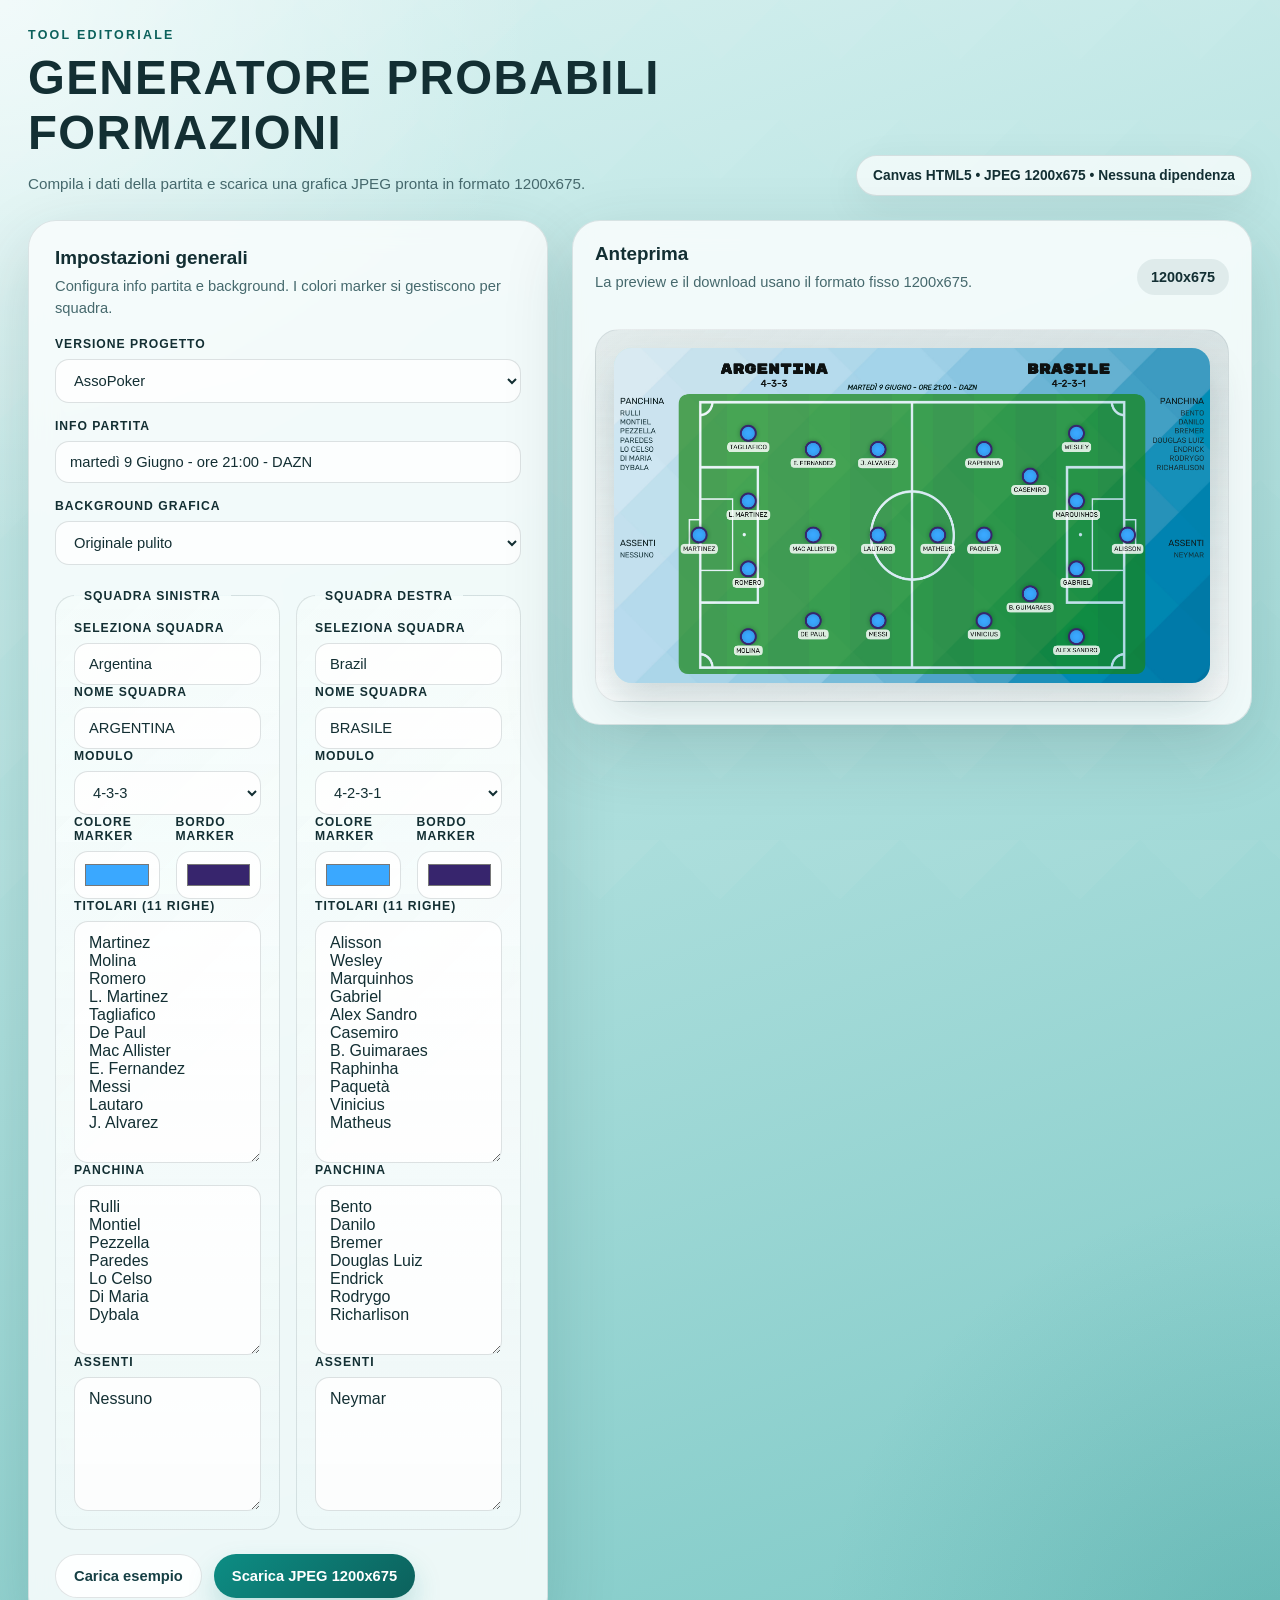
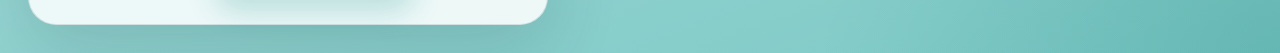
==== index.html @ fc9b99d2 "Initial commit" ====
<!DOCTYPE html>
<html lang="it">
  <head>
    <meta charset="UTF-8" />
    <meta name="viewport" content="width=device-width, initial-scale=1.0" />
    <title>Probabili Formazioni Generator</title>
    <link rel="stylesheet" href="style.css?v=20260608-1810" />
  </head>
  <body>
    <div class="page-shell">
      <header class="hero">
        <div>
          <p class="eyebrow" id="hero-eyebrow">Tool editoriale</p>
          <h1 id="hero-title">Generatore probabili formazioni</h1>
          <p class="hero-copy" id="hero-copy">
            Compila i dati della partita e scarica una grafica JPEG
            pronta in formato 1200x675.
          </p>
        </div>
        <div class="hero-badge" id="hero-badge">Canvas HTML5 • JPEG 1200x675 • Nessuna dipendenza</div>
      </header>

      <main class="layout">
        <section class="panel controls-panel">
          <form id="graphic-form">
            <div class="section-heading">
              <h2>Impostazioni generali</h2>
              <p id="settings-copy">Configura info partita e background. I colori marker si gestiscono per squadra.</p>
            </div>

            <div class="fields-grid">
              <label class="field field-wide">
                <span>Versione progetto</span>
                <select id="project-theme" name="projectTheme">
                  <option value="assopoker">AssoPoker</option>
                  <option value="betfair">Betfair</option>
                </select>
              </label>

              <label class="field field-wide">
                <span>Info partita</span>
                <input
                  id="match-info"
                  name="matchInfo"
                  type="text"
                  placeholder="martedì 9 Giugno - ore 21:00 - DAZN"
                />
              </label>

              <label class="field field-wide">
                <span>Background grafica</span>
                <select id="background-theme" name="backgroundTheme"></select>
              </label>
            </div>

            <div class="team-grid">
              <fieldset class="team-card">
                <legend>Squadra sinistra</legend>
                <label class="field">
                  <span>Seleziona squadra</span>
                  <input
                    id="left-team-palette"
                    name="leftTeamPalette"
                    type="text"
                    list="team-palette-options"
                    placeholder="Cerca una squadra dal database"
                    autocomplete="off"
                  />
                </label>

                <label class="field">
                  <span>Nome squadra</span>
                  <input id="left-team-name" name="leftTeamName" type="text" placeholder="ARGENTINA" />
                </label>

                <label class="field">
                  <span>Modulo</span>
                  <select id="left-formation" name="leftFormation"></select>
                </label>

                <div class="fields-grid team-colors-grid">
                  <label class="field color-field">
                    <span>Colore marker</span>
                    <input id="left-marker-color" name="leftMarkerColor" type="color" value="#3aa8ff" />
                  </label>

                  <label class="field color-field">
                    <span>Bordo marker</span>
                    <input id="left-marker-border-color" name="leftMarkerBorderColor" type="color" value="#37256d" />
                  </label>
                </div>

                <label class="field">
                  <span>Titolari (11 righe)</span>
                  <textarea
                    id="left-starters"
                    name="leftStarters"
                    rows="12"
                    placeholder="Un giocatore per riga"
                  ></textarea>
                </label>

                <label class="field">
                  <span>Panchina</span>
                  <textarea
                    id="left-bench"
                    name="leftBench"
                    rows="8"
                    placeholder="Un giocatore per riga"
                  ></textarea>
                </label>

                <label class="field">
                  <span>Assenti</span>
                  <textarea
                    id="left-missing"
                    name="leftMissing"
                    rows="6"
                    placeholder="Un giocatore per riga"
                  ></textarea>
                </label>
              </fieldset>

              <fieldset class="team-card">
                <legend>Squadra destra</legend>
                <label class="field">
                  <span>Seleziona squadra</span>
                  <input
                    id="right-team-palette"
                    name="rightTeamPalette"
                    type="text"
                    list="team-palette-options"
                    placeholder="Cerca una squadra dal database"
                    autocomplete="off"
                  />
                </label>

                <label class="field">
                  <span>Nome squadra</span>
                  <input id="right-team-name" name="rightTeamName" type="text" placeholder="BRASILE" />
                </label>

                <label class="field">
                  <span>Modulo</span>
                  <select id="right-formation" name="rightFormation"></select>
                </label>

                <div class="fields-grid team-colors-grid">
                  <label class="field color-field">
                    <span>Colore marker</span>
                    <input id="right-marker-color" name="rightMarkerColor" type="color" value="#3aa8ff" />
                  </label>

                  <label class="field color-field">
                    <span>Bordo marker</span>
                    <input id="right-marker-border-color" name="rightMarkerBorderColor" type="color" value="#37256d" />
                  </label>
                </div>

                <label class="field">
                  <span>Titolari (11 righe)</span>
                  <textarea
                    id="right-starters"
                    name="rightStarters"
                    rows="12"
                    placeholder="Un giocatore per riga"
                  ></textarea>
                </label>

                <label class="field">
                  <span>Panchina</span>
                  <textarea
                    id="right-bench"
                    name="rightBench"
                    rows="8"
                    placeholder="Un giocatore per riga"
                  ></textarea>
                </label>

                <label class="field">
                  <span>Assenti</span>
                  <textarea
                    id="right-missing"
                    name="rightMissing"
                    rows="6"
                    placeholder="Un giocatore per riga"
                  ></textarea>
                </label>
              </fieldset>
            </div>

            <div class="actions">
              <button type="button" id="load-example-btn" class="button ghost">Carica esempio</button>
              <button type="button" id="download-btn" class="button primary" disabled>Scarica JPEG 1200x675</button>
            </div>
          </form>
        </section>

        <section class="panel preview-panel">
          <div class="preview-header">
            <div>
              <h2>Anteprima</h2>
              <p id="preview-copy">La preview e il download usano il formato fisso 1200x675.</p>
            </div>
            <div class="preview-meta">
              <span id="preview-size-label">1200x675</span>
            </div>
          </div>

          <div class="canvas-frame">
            <canvas id="graphic-canvas" width="1200" height="675"></canvas>
          </div>
        </section>
      </main>
    </div>

    <datalist id="team-palette-options"></datalist>
    <script src="team-palette-data.js?v=20260608-1810"></script>
    <script src="script.js?v=20260608-1810"></script>
  </body>
</html>
---- style.css ----
:root {
  --bg-top: #d9f2f1;
  --bg-bottom: #7dc9c6;
  --panel-bg: rgba(248, 252, 252, 0.9);
  --panel-border: rgba(17, 55, 56, 0.12);
  --text-main: #132f33;
  --text-soft: #46696d;
  --accent: #0d8d84;
  --accent-dark: #0c615c;
  --button-dark: #153f44;
  --shadow: 0 24px 70px rgba(15, 55, 57, 0.16);
  --radius-xl: 28px;
  --radius-lg: 20px;
  --radius-md: 14px;
}

body[data-project-theme="betfair"] {
  --bg-top: #0d1f1b;
  --bg-bottom: #14332b;
  --panel-bg: rgba(245, 248, 246, 0.96);
  --panel-border: rgba(18, 45, 38, 0.18);
  --text-main: #13221d;
  --text-soft: #4b625a;
  --accent: #ffb80c;
  --accent-dark: #ea8c00;
  --button-dark: #10392f;
  --shadow: 0 24px 70px rgba(3, 14, 10, 0.28);
}

* {
  box-sizing: border-box;
}

body {
  margin: 0;
  min-height: 100vh;
  font-family: "Avenir Next", "Segoe UI", sans-serif;
  color: var(--text-main);
  background:
    radial-gradient(circle at top left, rgba(255, 255, 255, 0.65), transparent 26%),
    radial-gradient(circle at bottom right, rgba(14, 120, 116, 0.22), transparent 22%),
    linear-gradient(160deg, var(--bg-top), var(--bg-bottom));
}

body[data-project-theme="betfair"] {
  background:
    radial-gradient(circle at top left, rgba(255, 190, 50, 0.12), transparent 24%),
    radial-gradient(circle at bottom right, rgba(62, 176, 111, 0.12), transparent 20%),
    linear-gradient(155deg, var(--bg-top), var(--bg-bottom));
}

body::before {
  content: "";
  position: fixed;
  inset: 0;
  pointer-events: none;
  background-image:
    linear-gradient(135deg, rgba(255, 255, 255, 0.12) 25%, transparent 25%),
    linear-gradient(225deg, rgba(255, 255, 255, 0.08) 25%, transparent 25%);
  background-size: 120px 120px;
  opacity: 0.4;
}

body[data-project-theme="betfair"]::before {
  background-image:
    linear-gradient(135deg, rgba(255, 193, 7, 0.06) 25%, transparent 25%),
    linear-gradient(225deg, rgba(255, 255, 255, 0.04) 25%, transparent 25%);
  background-size: 140px 140px;
  opacity: 0.55;
}

.page-shell {
  position: relative;
  padding: 28px;
}

.hero {
  display: flex;
  justify-content: space-between;
  align-items: flex-end;
  gap: 20px;
  margin: 0 auto 24px;
  max-width: 1500px;
}

.eyebrow {
  margin: 0 0 8px;
  font-size: 0.78rem;
  font-weight: 700;
  letter-spacing: 0.18em;
  text-transform: uppercase;
  color: var(--accent-dark);
}

body[data-project-theme="betfair"] .eyebrow {
  color: #ffcc4d;
}

.hero h1 {
  margin: 0;
  font-family: Impact, "Arial Black", Arial, sans-serif;
  font-size: clamp(1.9rem, 3.7vw, 3.5rem);
  letter-spacing: 0.03em;
  text-transform: uppercase;
}

body[data-project-theme="betfair"] .hero h1 {
  color: #f7faf8;
}

.hero-copy {
  max-width: 720px;
  margin: 12px 0 0;
  font-size: 0.95rem;
  line-height: 1.55;
  color: var(--text-soft);
}

body[data-project-theme="betfair"] .hero-copy {
  color: rgba(237, 245, 241, 0.78);
}

.hero-badge {
  padding: 12px 16px;
  border: 1px solid rgba(19, 47, 51, 0.12);
  border-radius: 999px;
  background: rgba(255, 255, 255, 0.7);
  font-size: 0.86rem;
  font-weight: 700;
  white-space: nowrap;
  box-shadow: 0 12px 40px rgba(20, 62, 64, 0.08);
}

body[data-project-theme="betfair"] .hero-badge {
  border: 1px solid rgba(255, 184, 12, 0.18);
  background: rgba(255, 255, 255, 0.12);
  color: #fff5d2;
  box-shadow: 0 12px 40px rgba(0, 0, 0, 0.18);
}

.layout {
  display: grid;
  grid-template-columns: minmax(360px, 520px) 1fr;
  gap: 24px;
  align-items: start;
  max-width: 1500px;
  margin: 0 auto;
}

.panel {
  border: 1px solid var(--panel-border);
  border-radius: var(--radius-xl);
  background: var(--panel-bg);
  box-shadow: var(--shadow);
  backdrop-filter: blur(14px);
}

body[data-project-theme="betfair"] .panel {
  backdrop-filter: blur(10px);
}

.controls-panel {
  padding: 26px;
}

.preview-panel {
  padding: 22px;
}

.section-heading h2,
.preview-header h2 {
  margin: 0 0 6px;
  font-size: 1.18rem;
}

.section-heading p,
.preview-header p {
  margin: 0 0 18px;
  font-size: 0.92rem;
  color: var(--text-soft);
  line-height: 1.5;
}

.fields-grid,
.team-grid {
  display: grid;
  gap: 16px;
}

.fields-grid {
  grid-template-columns: repeat(2, minmax(0, 1fr));
  margin-bottom: 24px;
}

.team-colors-grid {
  margin-bottom: 0;
}

.field-wide {
  grid-column: 1 / -1;
}

.field {
  display: flex;
  flex-direction: column;
  gap: 8px;
}

.field span,
.team-card legend {
  font-size: 0.76rem;
  font-weight: 800;
  letter-spacing: 0.08em;
  text-transform: uppercase;
}

.field input,
.field select {
  width: 100%;
  border: 1px solid rgba(19, 47, 51, 0.14);
  border-radius: var(--radius-md);
  background: rgba(255, 255, 255, 0.82);
  color: var(--text-main);
  padding: 12px 14px;
  font: inherit;
  font-size: 0.92rem;
  transition: border-color 0.18s ease, box-shadow 0.18s ease, transform 0.18s ease;
}

.field textarea {
  width: 100%;
  border: 1px solid rgba(19, 47, 51, 0.14);
  border-radius: var(--radius-md);
  background: rgba(255, 255, 255, 0.82);
  color: var(--text-main);
  padding: 12px 14px;
  font: inherit;
  font-size: 1rem;
  transition: border-color 0.18s ease, box-shadow 0.18s ease, transform 0.18s ease;
  resize: vertical;
  min-height: 120px;
}

.field input:focus,
.field textarea:focus,
.field select:focus {
  outline: none;
  border-color: rgba(13, 141, 132, 0.55);
  box-shadow: 0 0 0 4px rgba(13, 141, 132, 0.15);
}

.color-field input {
  min-height: 48px;
  padding: 8px;
}

.team-grid {
  grid-template-columns: repeat(2, minmax(0, 1fr));
}

.team-card {
  margin: 0;
  min-width: 0;
  padding: 18px;
  border: 1px solid rgba(19, 47, 51, 0.12);
  border-radius: var(--radius-lg);
  background:
    linear-gradient(180deg, rgba(255, 255, 255, 0.68), rgba(238, 248, 248, 0.82)),
    linear-gradient(135deg, rgba(81, 205, 177, 0.12), transparent 55%);
}

body[data-project-theme="betfair"] .team-card {
  background:
    linear-gradient(180deg, rgba(255, 255, 255, 0.72), rgba(239, 245, 241, 0.96)),
    linear-gradient(135deg, rgba(255, 184, 12, 0.12), transparent 52%);
}

.team-card legend {
  padding: 0 10px;
}

.actions {
  display: flex;
  flex-wrap: wrap;
  gap: 12px;
  margin-top: 24px;
}

.button {
  display: inline-flex;
  align-items: center;
  justify-content: center;
  border: none;
  border-radius: 999px;
  padding: 13px 18px;
  font: inherit;
  font-size: 0.92rem;
  font-weight: 800;
  cursor: pointer;
  text-decoration: none;
  transition: transform 0.18s ease, opacity 0.18s ease, box-shadow 0.18s ease;
}

.button:hover:not(:disabled):not(.button-disabled) {
  transform: translateY(-1px);
}

.button:disabled {
  cursor: not-allowed;
  opacity: 0.55;
}

.button.primary {
  color: #fff;
  background: linear-gradient(135deg, var(--accent), var(--accent-dark));
  box-shadow: 0 14px 28px rgba(13, 141, 132, 0.22);
}

body[data-project-theme="betfair"] .button.primary {
  box-shadow: 0 14px 28px rgba(234, 140, 0, 0.24);
}

.button.secondary {
  color: #fff;
  background: linear-gradient(135deg, #245f74, #163746);
}

.button.ghost {
  color: var(--button-dark);
  background: rgba(255, 255, 255, 0.88);
  border: 1px solid rgba(19, 47, 51, 0.12);
}

.preview-header {
  display: flex;
  justify-content: space-between;
  gap: 12px;
  align-items: center;
  margin-bottom: 18px;
}

.preview-meta {
  display: inline-flex;
  align-items: center;
  gap: 8px;
  padding: 10px 14px;
  border-radius: 999px;
  background: rgba(9, 65, 72, 0.08);
  font-size: 0.9rem;
  font-weight: 800;
}

body[data-project-theme="betfair"] .preview-meta {
  background: rgba(255, 184, 12, 0.1);
}

.canvas-frame {
  padding: 18px;
  border-radius: 24px;
  background:
    linear-gradient(180deg, rgba(7, 45, 51, 0.08), rgba(255, 255, 255, 0.72)),
    linear-gradient(135deg, rgba(255, 255, 255, 0.22), rgba(5, 40, 48, 0.06));
  border: 1px solid rgba(19, 47, 51, 0.08);
}

body[data-project-theme="betfair"] .canvas-frame {
  background:
    linear-gradient(180deg, rgba(16, 44, 35, 0.9), rgba(10, 28, 22, 0.96)),
    radial-gradient(circle at top, rgba(255, 184, 12, 0.1), transparent 32%);
  border: 1px solid rgba(255, 184, 12, 0.14);
  box-shadow:
    inset 0 1px 0 rgba(255, 255, 255, 0.06),
    0 16px 36px rgba(0, 0, 0, 0.18);
}

canvas {
  display: block;
  width: 100%;
  height: auto;
  border-radius: 18px;
  background: #bfeae8;
  box-shadow: 0 20px 40px rgba(10, 56, 62, 0.18);
}

body[data-project-theme="betfair"] canvas {
  background: #0d241e;
  box-shadow: 0 20px 40px rgba(0, 0, 0, 0.22);
}

@media (max-width: 1180px) {
  .layout {
    grid-template-columns: 1fr;
  }

  .team-grid {
    grid-template-columns: 1fr;
  }
}

@media (max-width: 760px) {
  .page-shell {
    padding: 16px;
  }

  .hero {
    flex-direction: column;
    align-items: flex-start;
  }

  .fields-grid {
    grid-template-columns: 1fr;
  }

  .preview-header {
    flex-direction: column;
    align-items: flex-start;
  }
}
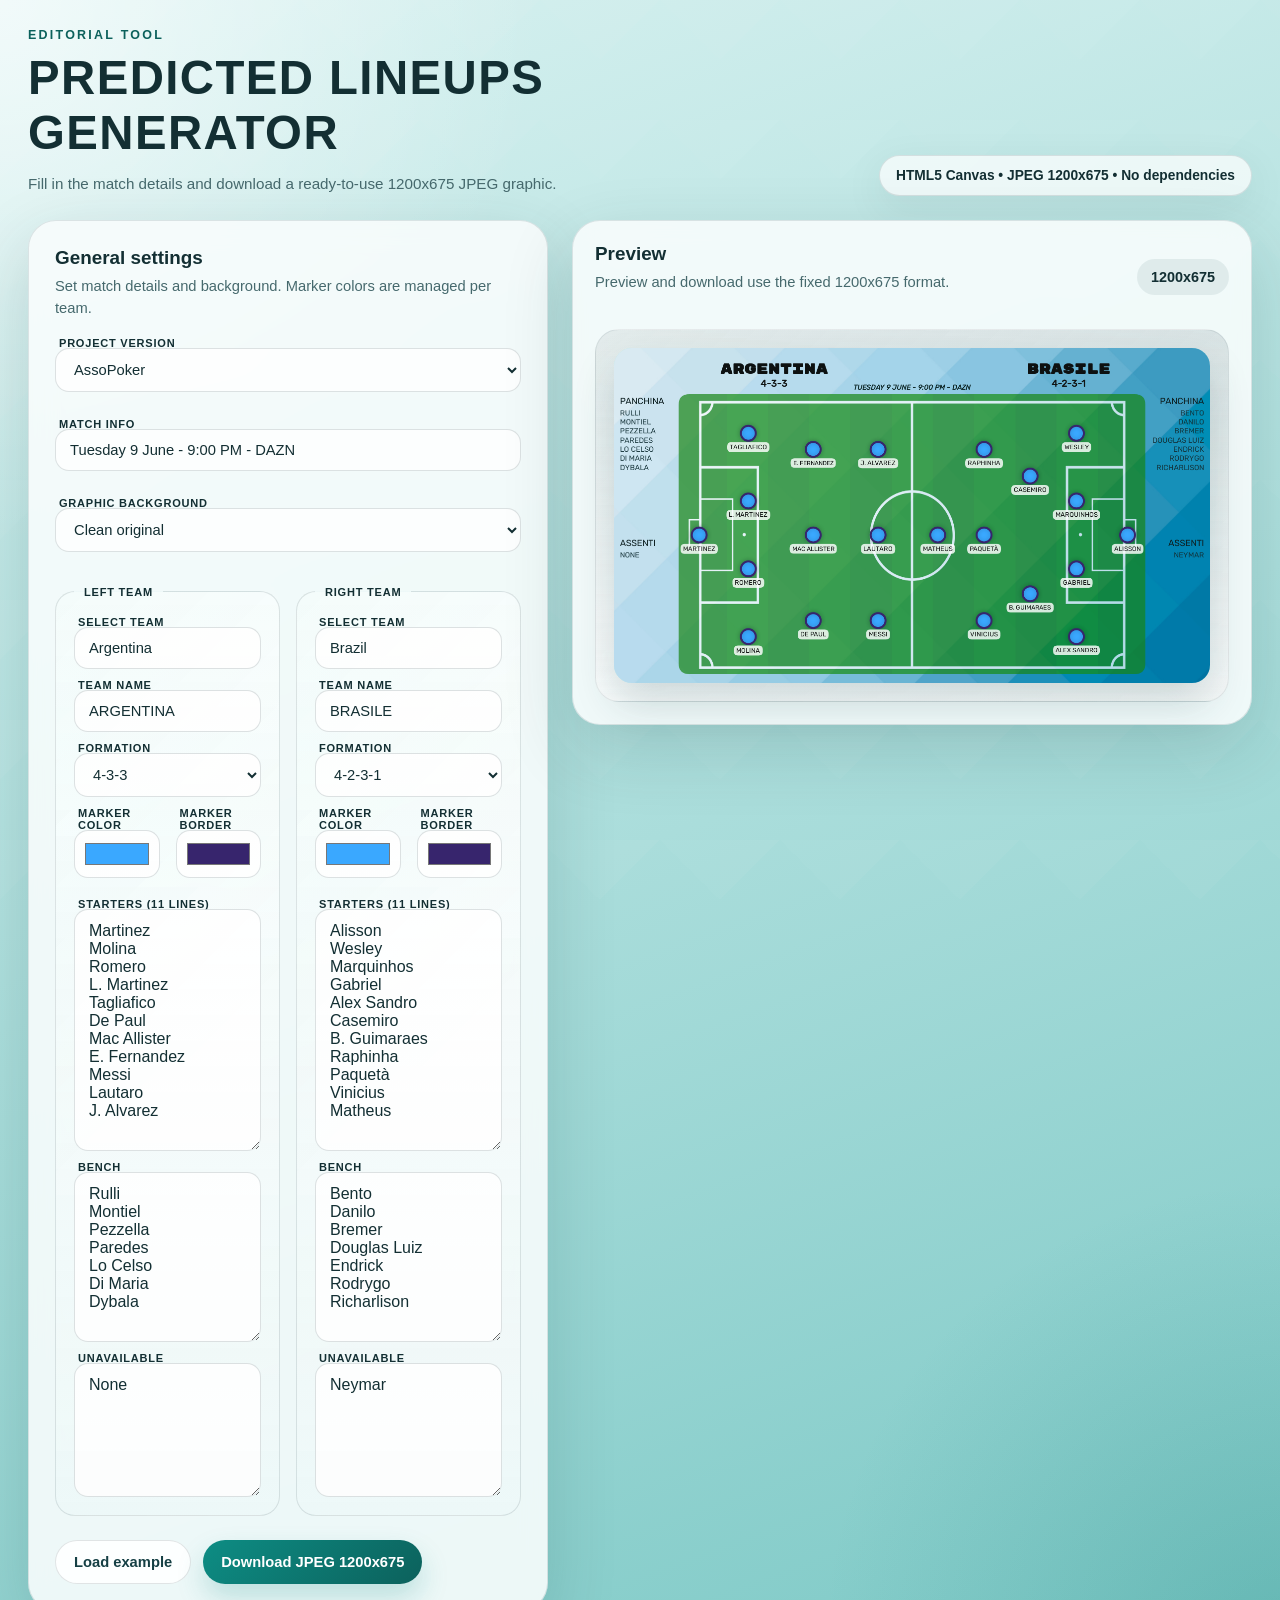
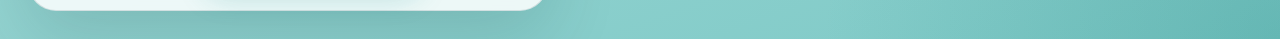
==== commit a394f78e: "ux" ====
--- a/index.html
+++ b/index.html
@@ -1,36 +1,36 @@
 <!DOCTYPE html>
-<html lang="it">
+<html lang="en">
   <head>
     <meta charset="UTF-8" />
     <meta name="viewport" content="width=device-width, initial-scale=1.0" />
-    <title>Probabili Formazioni Generator</title>
-    <link rel="stylesheet" href="style.css?v=20260608-1810" />
+    <title>Lineup Generator</title>
+    <link rel="stylesheet" href="style.css?v=20260617-1820" />
   </head>
   <body>
     <div class="page-shell">
       <header class="hero">
         <div>
-          <p class="eyebrow" id="hero-eyebrow">Tool editoriale</p>
-          <h1 id="hero-title">Generatore probabili formazioni</h1>
+          <p class="eyebrow" id="hero-eyebrow">Editorial tool</p>
+          <h1 id="hero-title">Predicted lineups generator</h1>
           <p class="hero-copy" id="hero-copy">
-            Compila i dati della partita e scarica una grafica JPEG
-            pronta in formato 1200x675.
+            Fill in the match details and download a ready-to-use
+            1200x675 JPEG graphic.
           </p>
         </div>
-        <div class="hero-badge" id="hero-badge">Canvas HTML5 • JPEG 1200x675 • Nessuna dipendenza</div>
+        <div class="hero-badge" id="hero-badge">HTML5 Canvas • JPEG 1200x675 • No dependencies</div>
       </header>
 
       <main class="layout">
         <section class="panel controls-panel">
           <form id="graphic-form">
             <div class="section-heading">
-              <h2>Impostazioni generali</h2>
-              <p id="settings-copy">Configura info partita e background. I colori marker si gestiscono per squadra.</p>
+              <h2>General settings</h2>
+              <p id="settings-copy">Set match details and background. Marker colors are managed per team.</p>
             </div>
 
             <div class="fields-grid">
               <label class="field field-wide">
-                <span>Versione progetto</span>
+                <span>Project version</span>
                 <select id="project-theme" name="projectTheme">
                   <option value="assopoker">AssoPoker</option>
                   <option value="betfair">Betfair</option>
@@ -38,160 +38,160 @@
               </label>
 
               <label class="field field-wide">
-                <span>Info partita</span>
+                <span>Match info</span>
                 <input
                   id="match-info"
                   name="matchInfo"
                   type="text"
-                  placeholder="martedì 9 Giugno - ore 21:00 - DAZN"
+                  placeholder="Tuesday 9 June - 9:00 PM - DAZN"
                 />
               </label>
 
               <label class="field field-wide">
-                <span>Background grafica</span>
+                <span>Graphic background</span>
                 <select id="background-theme" name="backgroundTheme"></select>
               </label>
             </div>
 
             <div class="team-grid">
               <fieldset class="team-card">
-                <legend>Squadra sinistra</legend>
-                <label class="field">
-                  <span>Seleziona squadra</span>
+                <legend>Left team</legend>
+                <label class="field">
+                  <span>Select team</span>
                   <input
                     id="left-team-palette"
                     name="leftTeamPalette"
                     type="text"
                     list="team-palette-options"
-                    placeholder="Cerca una squadra dal database"
+                    placeholder="Search a team from the database"
                     autocomplete="off"
                   />
                 </label>
 
                 <label class="field">
-                  <span>Nome squadra</span>
+                  <span>Team name</span>
                   <input id="left-team-name" name="leftTeamName" type="text" placeholder="ARGENTINA" />
                 </label>
 
                 <label class="field">
-                  <span>Modulo</span>
+                  <span>Formation</span>
                   <select id="left-formation" name="leftFormation"></select>
                 </label>
 
                 <div class="fields-grid team-colors-grid">
                   <label class="field color-field">
-                    <span>Colore marker</span>
+                    <span>Marker color</span>
                     <input id="left-marker-color" name="leftMarkerColor" type="color" value="#3aa8ff" />
                   </label>
 
                   <label class="field color-field">
-                    <span>Bordo marker</span>
+                    <span>Marker border</span>
                     <input id="left-marker-border-color" name="leftMarkerBorderColor" type="color" value="#37256d" />
                   </label>
                 </div>
 
                 <label class="field">
-                  <span>Titolari (11 righe)</span>
+                  <span>Starters (11 lines)</span>
                   <textarea
                     id="left-starters"
                     name="leftStarters"
                     rows="12"
-                    placeholder="Un giocatore per riga"
-                  ></textarea>
-                </label>
-
-                <label class="field">
-                  <span>Panchina</span>
+                    placeholder="One player per line"
+                  ></textarea>
+                </label>
+
+                <label class="field">
+                  <span>Bench</span>
                   <textarea
                     id="left-bench"
                     name="leftBench"
                     rows="8"
-                    placeholder="Un giocatore per riga"
-                  ></textarea>
-                </label>
-
-                <label class="field">
-                  <span>Assenti</span>
+                    placeholder="One player per line"
+                  ></textarea>
+                </label>
+
+                <label class="field">
+                  <span>Unavailable</span>
                   <textarea
                     id="left-missing"
                     name="leftMissing"
                     rows="6"
-                    placeholder="Un giocatore per riga"
+                    placeholder="One player per line"
                   ></textarea>
                 </label>
               </fieldset>
 
               <fieldset class="team-card">
-                <legend>Squadra destra</legend>
-                <label class="field">
-                  <span>Seleziona squadra</span>
+                <legend>Right team</legend>
+                <label class="field">
+                  <span>Select team</span>
                   <input
                     id="right-team-palette"
                     name="rightTeamPalette"
                     type="text"
                     list="team-palette-options"
-                    placeholder="Cerca una squadra dal database"
+                    placeholder="Search a team from the database"
                     autocomplete="off"
                   />
                 </label>
 
                 <label class="field">
-                  <span>Nome squadra</span>
+                  <span>Team name</span>
                   <input id="right-team-name" name="rightTeamName" type="text" placeholder="BRASILE" />
                 </label>
 
                 <label class="field">
-                  <span>Modulo</span>
+                  <span>Formation</span>
                   <select id="right-formation" name="rightFormation"></select>
                 </label>
 
                 <div class="fields-grid team-colors-grid">
                   <label class="field color-field">
-                    <span>Colore marker</span>
+                    <span>Marker color</span>
                     <input id="right-marker-color" name="rightMarkerColor" type="color" value="#3aa8ff" />
                   </label>
 
                   <label class="field color-field">
-                    <span>Bordo marker</span>
+                    <span>Marker border</span>
                     <input id="right-marker-border-color" name="rightMarkerBorderColor" type="color" value="#37256d" />
                   </label>
                 </div>
 
                 <label class="field">
-                  <span>Titolari (11 righe)</span>
+                  <span>Starters (11 lines)</span>
                   <textarea
                     id="right-starters"
                     name="rightStarters"
                     rows="12"
-                    placeholder="Un giocatore per riga"
-                  ></textarea>
-                </label>
-
-                <label class="field">
-                  <span>Panchina</span>
+                    placeholder="One player per line"
+                  ></textarea>
+                </label>
+
+                <label class="field">
+                  <span>Bench</span>
                   <textarea
                     id="right-bench"
                     name="rightBench"
                     rows="8"
-                    placeholder="Un giocatore per riga"
-                  ></textarea>
-                </label>
-
-                <label class="field">
-                  <span>Assenti</span>
+                    placeholder="One player per line"
+                  ></textarea>
+                </label>
+
+                <label class="field">
+                  <span>Unavailable</span>
                   <textarea
                     id="right-missing"
                     name="rightMissing"
                     rows="6"
-                    placeholder="Un giocatore per riga"
+                    placeholder="One player per line"
                   ></textarea>
                 </label>
               </fieldset>
             </div>
 
             <div class="actions">
-              <button type="button" id="load-example-btn" class="button ghost">Carica esempio</button>
-              <button type="button" id="download-btn" class="button primary" disabled>Scarica JPEG 1200x675</button>
+              <button type="button" id="load-example-btn" class="button ghost">Load example</button>
+              <button type="button" id="download-btn" class="button primary" disabled>Download JPEG 1200x675</button>
             </div>
           </form>
         </section>
@@ -199,8 +199,8 @@
         <section class="panel preview-panel">
           <div class="preview-header">
             <div>
-              <h2>Anteprima</h2>
-              <p id="preview-copy">La preview e il download usano il formato fisso 1200x675.</p>
+              <h2>Preview</h2>
+              <p id="preview-copy">Preview and download use the fixed 1200x675 format.</p>
             </div>
             <div class="preview-meta">
               <span id="preview-size-label">1200x675</span>
@@ -215,7 +215,7 @@
     </div>
 
     <datalist id="team-palette-options"></datalist>
-    <script src="team-palette-data.js?v=20260608-1810"></script>
-    <script src="script.js?v=20260608-1810"></script>
+    <script src="team-palette-data.js?v=20260617-1820"></script>
+    <script src="script.js?v=20260617-1820"></script>
   </body>
 </html>
--- a/style.css
+++ b/style.css
@@ -193,7 +193,7 @@
 }
 
 .team-colors-grid {
-  margin-bottom: 0;
+  margin-bottom: 10px;
 }
 
 .field-wide {
@@ -203,15 +203,22 @@
 .field {
   display: flex;
   flex-direction: column;
-  gap: 8px;
+  gap: 0;
+  margin-bottom: 10px;
 }
 
 .field span,
 .team-card legend {
-  font-size: 0.76rem;
+  font-size: 0.69rem;
   font-weight: 800;
-  letter-spacing: 0.08em;
+  letter-spacing: 0.07em;
   text-transform: uppercase;
+}
+
+.field span {
+  text-align: left;
+  padding-left: 4px;
+  margin-bottom: -1px;
 }
 
 .field input,
@@ -267,6 +274,10 @@
   background:
     linear-gradient(180deg, rgba(255, 255, 255, 0.68), rgba(238, 248, 248, 0.82)),
     linear-gradient(135deg, rgba(81, 205, 177, 0.12), transparent 55%);
+}
+
+.team-card .field:last-child {
+  margin-bottom: 0;
 }
 
 body[data-project-theme="betfair"] .team-card {
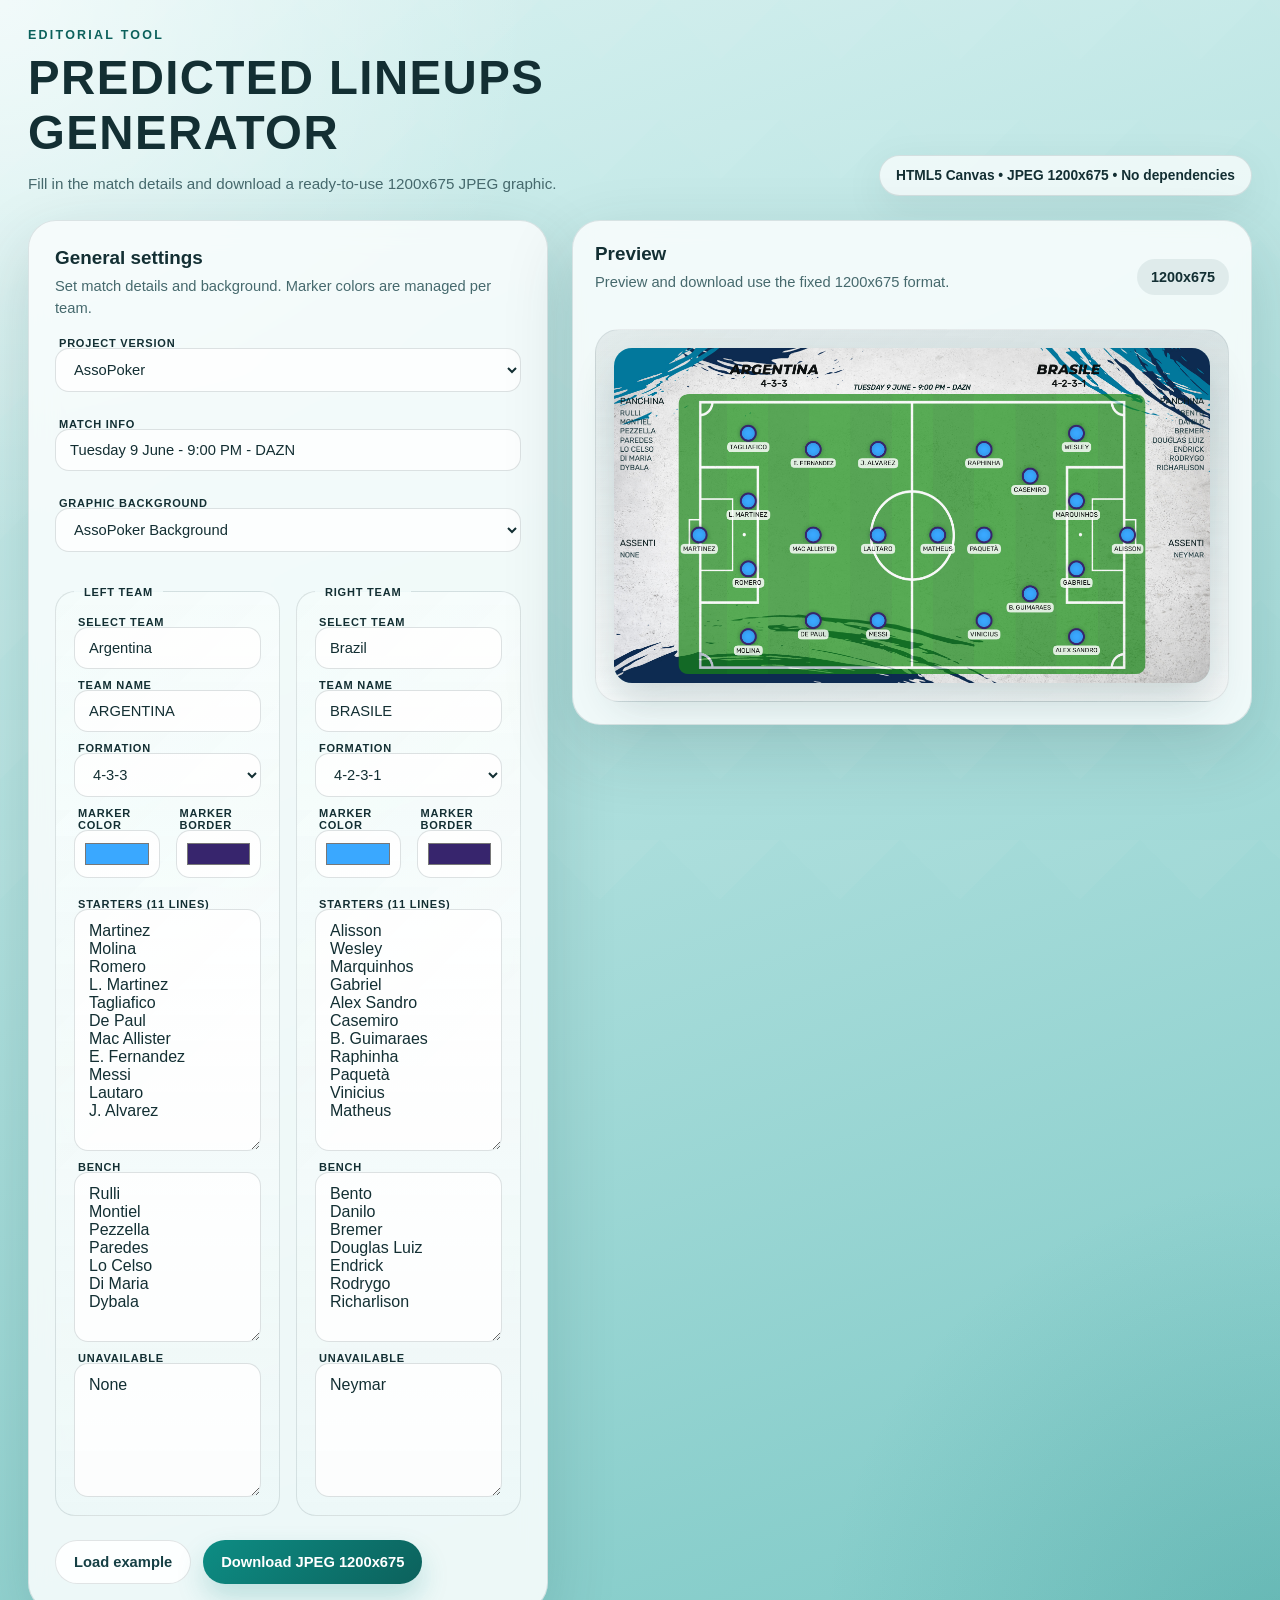
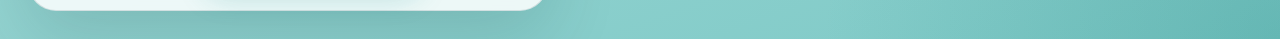
==== commit c412e01e: "agg" ====
--- a/index.html
+++ b/index.html
@@ -4,7 +4,7 @@
     <meta charset="UTF-8" />
     <meta name="viewport" content="width=device-width, initial-scale=1.0" />
     <title>Lineup Generator</title>
-    <link rel="stylesheet" href="style.css?v=20260617-1820" />
+    <link rel="stylesheet" href="style.css?v=20260619-1145" />
   </head>
   <body>
     <div class="page-shell">
@@ -215,7 +215,7 @@
     </div>
 
     <datalist id="team-palette-options"></datalist>
-    <script src="team-palette-data.js?v=20260617-1820"></script>
-    <script src="script.js?v=20260617-1820"></script>
+    <script src="team-palette-data.js?v=20260619-1145"></script>
+    <script src="script.js?v=20260619-1145"></script>
   </body>
 </html>
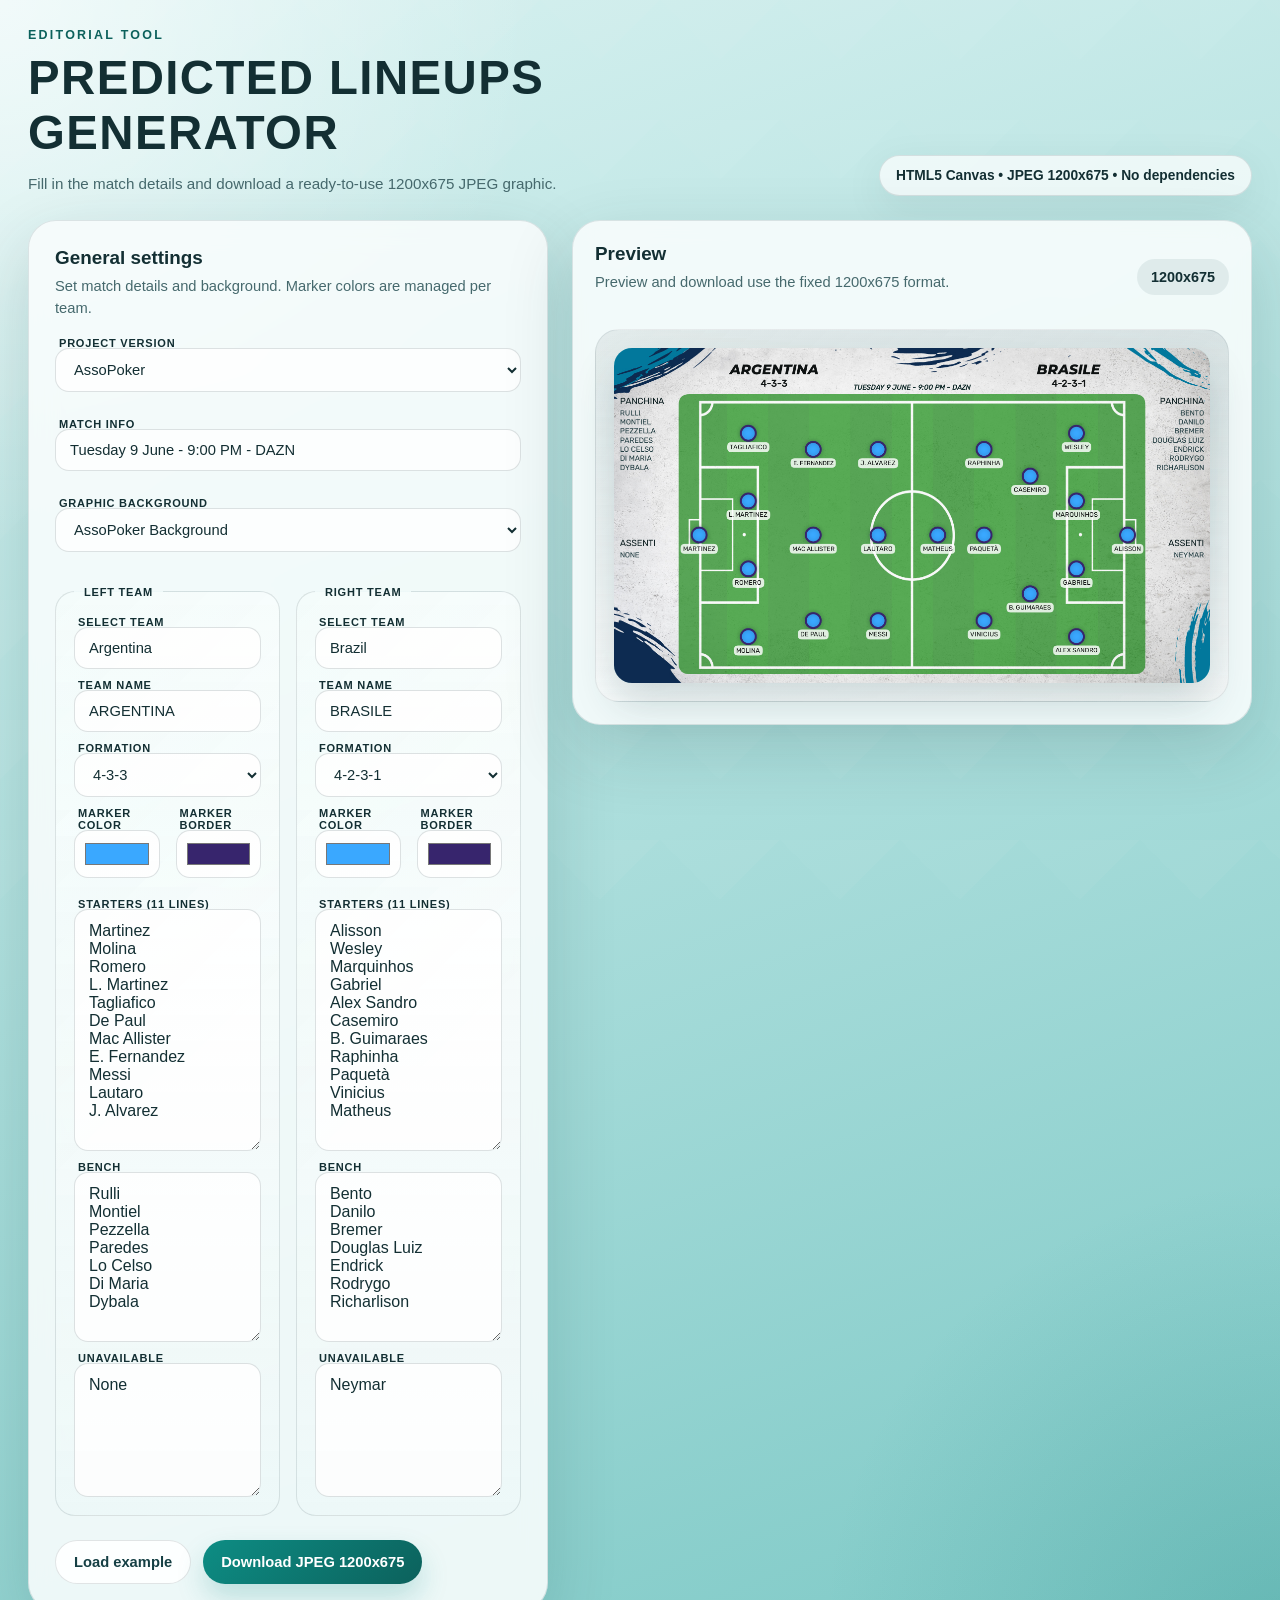
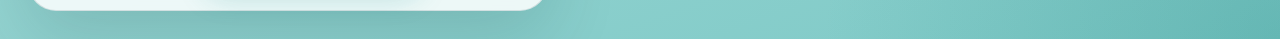
==== commit 9794ed6b: "asso back" ====
--- a/index.html
+++ b/index.html
@@ -4,7 +4,7 @@
     <meta charset="UTF-8" />
     <meta name="viewport" content="width=device-width, initial-scale=1.0" />
     <title>Lineup Generator</title>
-    <link rel="stylesheet" href="style.css?v=20260619-1145" />
+    <link rel="stylesheet" href="style.css?v=20260619-1325" />
   </head>
   <body>
     <div class="page-shell">
@@ -215,7 +215,7 @@
     </div>
 
     <datalist id="team-palette-options"></datalist>
-    <script src="team-palette-data.js?v=20260619-1145"></script>
-    <script src="script.js?v=20260619-1145"></script>
+    <script src="team-palette-data.js?v=20260619-1325"></script>
+    <script src="script.js?v=20260619-1325"></script>
   </body>
 </html>
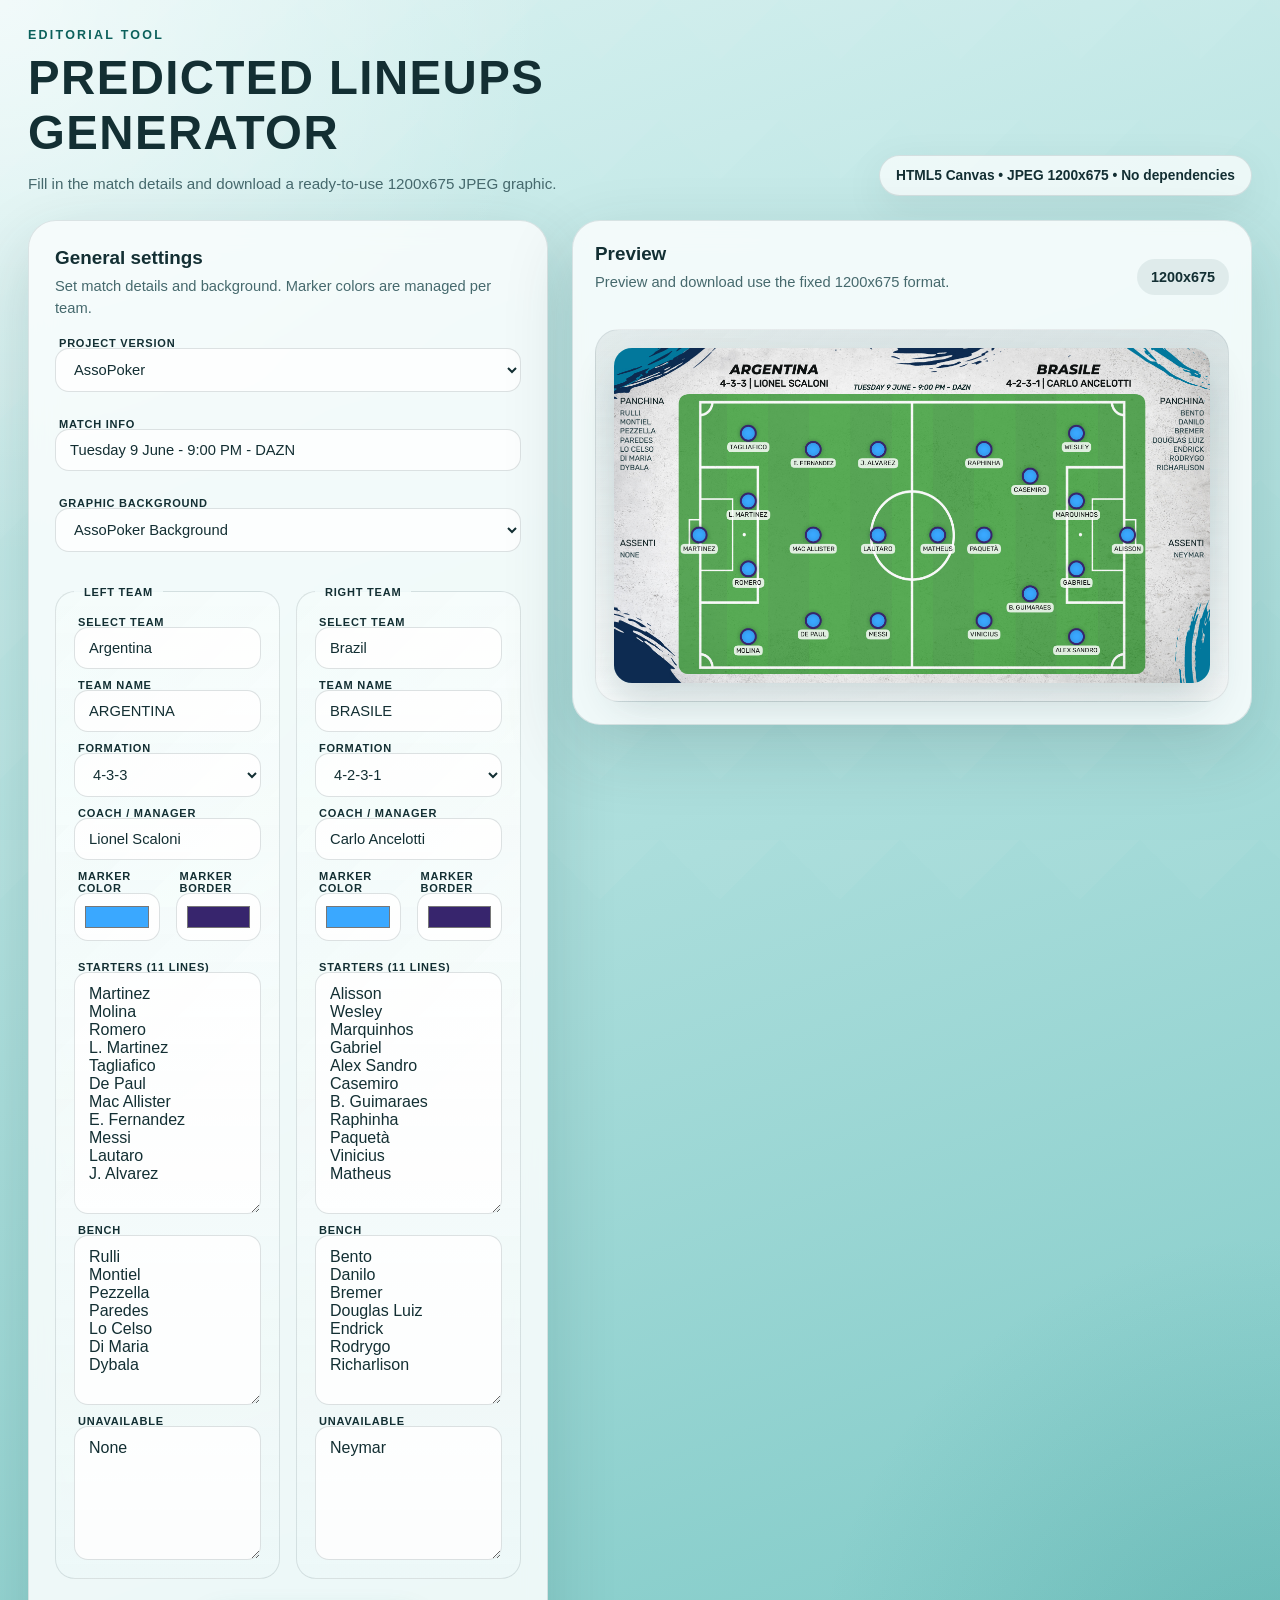
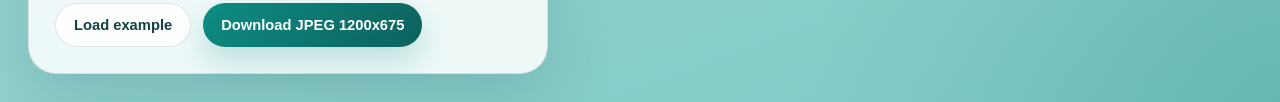
==== commit d328f879: "ct" ====
--- a/index.html
+++ b/index.html
@@ -4,7 +4,7 @@
     <meta charset="UTF-8" />
     <meta name="viewport" content="width=device-width, initial-scale=1.0" />
     <title>Lineup Generator</title>
-    <link rel="stylesheet" href="style.css?v=20260619-1325" />
+    <link rel="stylesheet" href="style.css?v=20260619-1355" />
   </head>
   <body>
     <div class="page-shell">
@@ -78,6 +78,11 @@
                   <select id="left-formation" name="leftFormation"></select>
                 </label>
 
+                <label class="field">
+                  <span>Coach / manager</span>
+                  <input id="left-coach" name="leftCoach" type="text" placeholder="Lionel Scaloni" />
+                </label>
+
                 <div class="fields-grid team-colors-grid">
                   <label class="field color-field">
                     <span>Marker color</span>
@@ -145,6 +150,11 @@
                   <select id="right-formation" name="rightFormation"></select>
                 </label>
 
+                <label class="field">
+                  <span>Coach / manager</span>
+                  <input id="right-coach" name="rightCoach" type="text" placeholder="Carlo Ancelotti" />
+                </label>
+
                 <div class="fields-grid team-colors-grid">
                   <label class="field color-field">
                     <span>Marker color</span>
@@ -215,7 +225,7 @@
     </div>
 
     <datalist id="team-palette-options"></datalist>
-    <script src="team-palette-data.js?v=20260619-1325"></script>
-    <script src="script.js?v=20260619-1325"></script>
+    <script src="team-palette-data.js?v=20260619-1355"></script>
+    <script src="script.js?v=20260619-1355"></script>
   </body>
 </html>
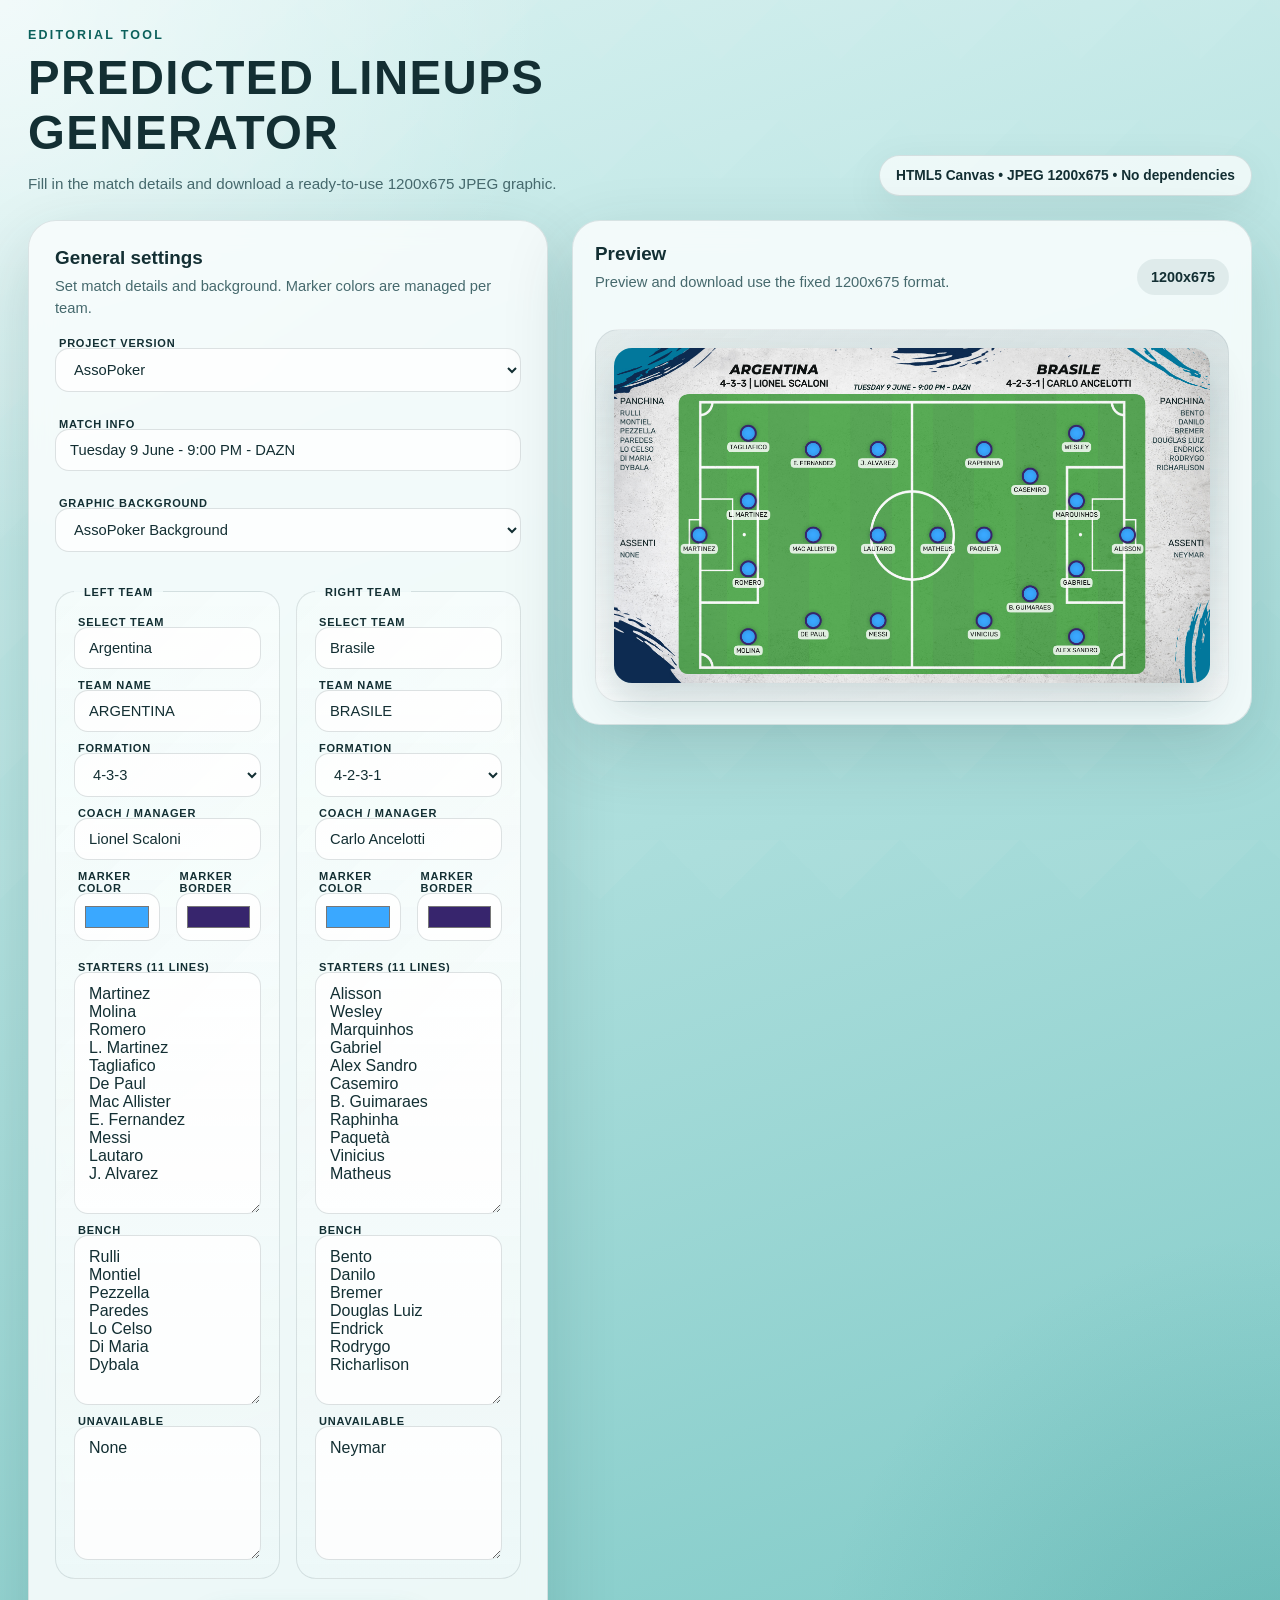
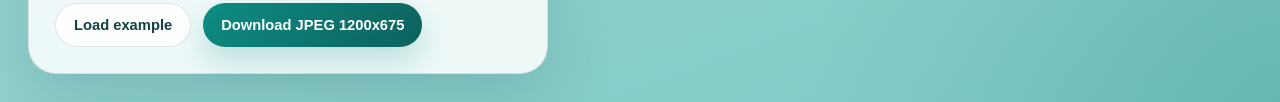
==== commit 6fac7f4b: "Modifiche squadre" ====
--- a/index.html
+++ b/index.html
@@ -4,7 +4,7 @@
     <meta charset="UTF-8" />
     <meta name="viewport" content="width=device-width, initial-scale=1.0" />
     <title>Lineup Generator</title>
-    <link rel="stylesheet" href="style.css?v=20260619-1355" />
+    <link rel="stylesheet" href="style.css?v=20260625-1705" />
   </head>
   <body>
     <div class="page-shell">
@@ -225,7 +225,7 @@
     </div>
 
     <datalist id="team-palette-options"></datalist>
-    <script src="team-palette-data.js?v=20260619-1355"></script>
-    <script src="script.js?v=20260619-1355"></script>
+    <script src="team-palette-data.js?v=20260625-1705"></script>
+    <script src="script.js?v=20260625-1705"></script>
   </body>
 </html>
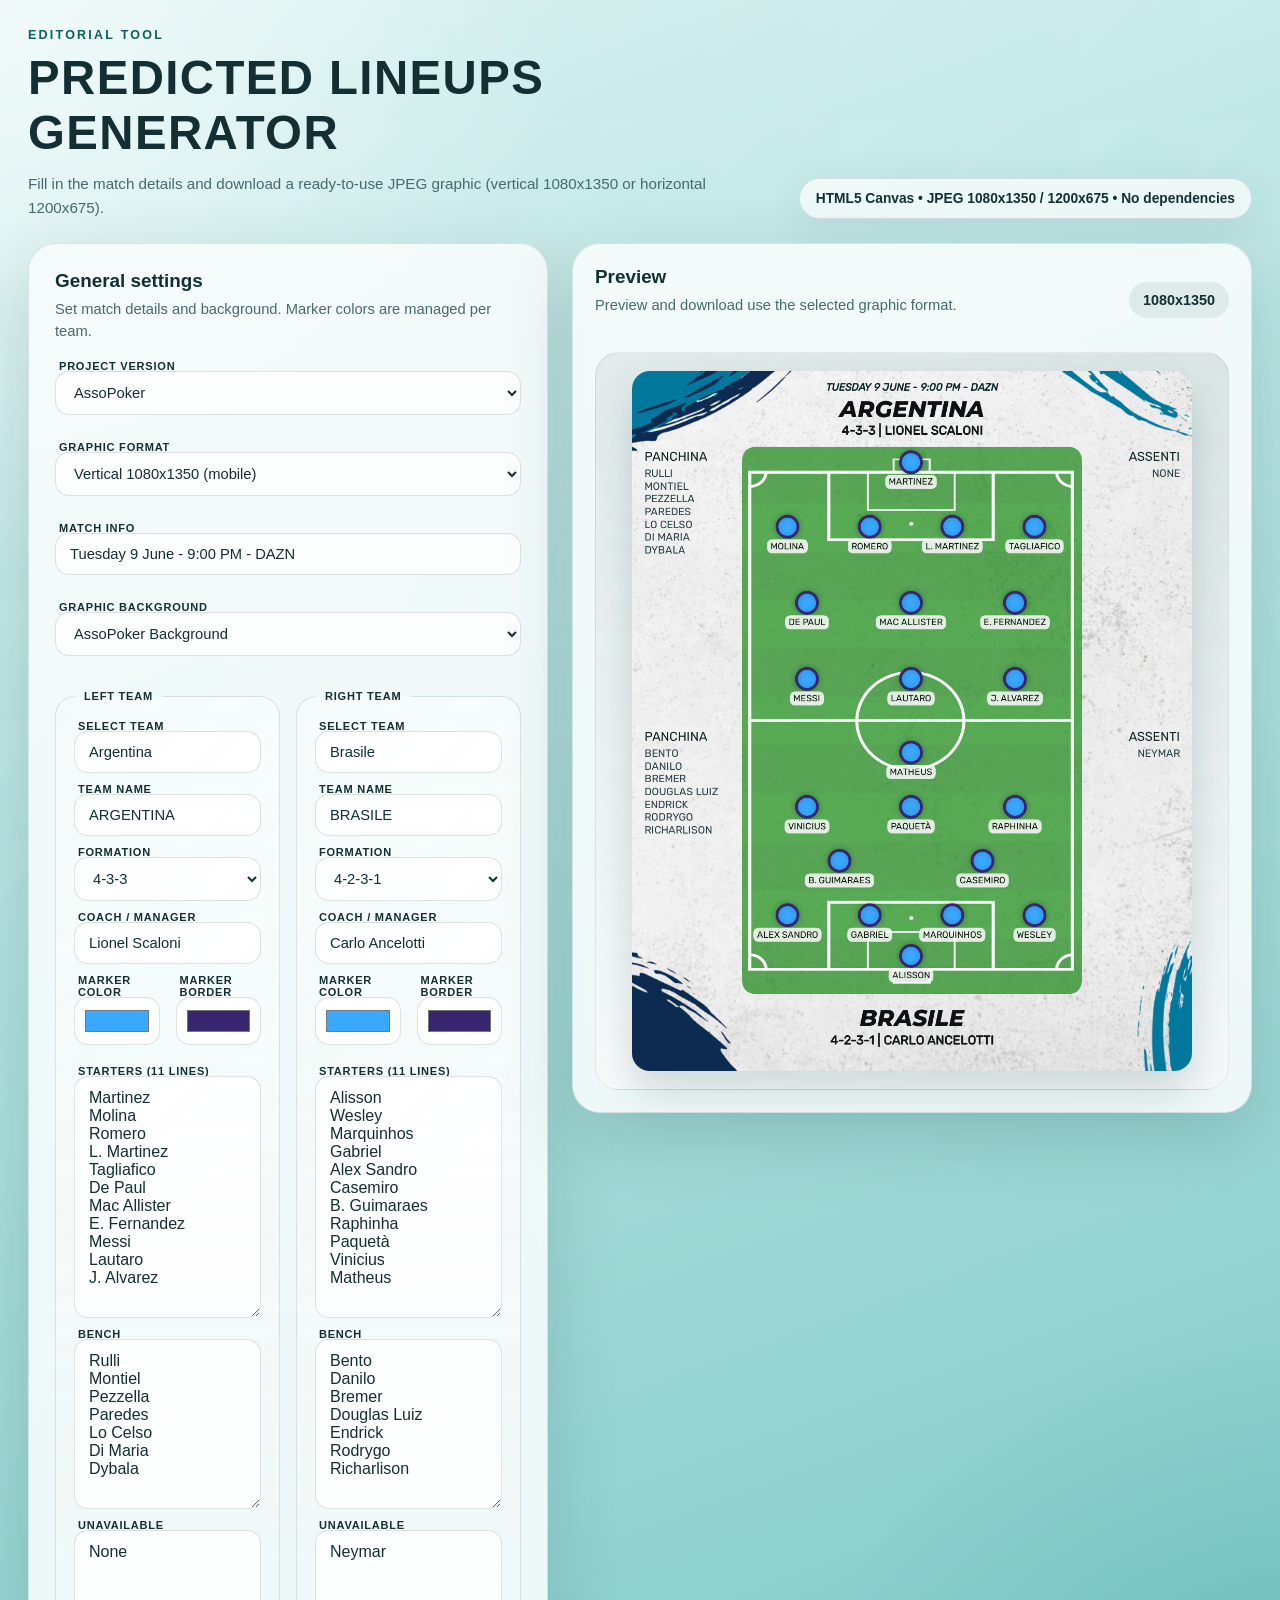
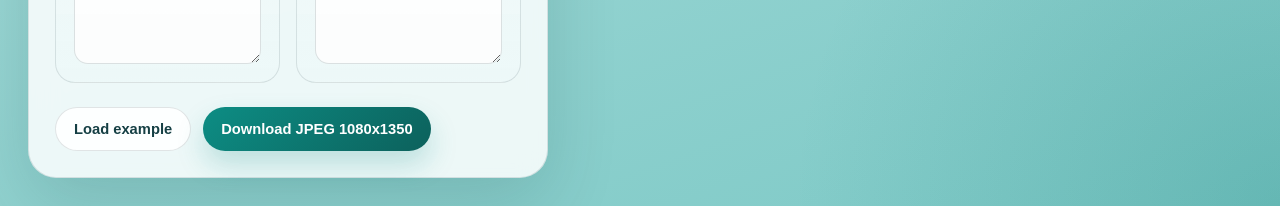
==== commit 3d70f465: "Aggiunge il formato verticale 1080x1350 per mobile Nuovo selettore "Graphic format" (predefinito ver" ====
--- a/index.html
+++ b/index.html
@@ -4,7 +4,7 @@
     <meta charset="UTF-8" />
     <meta name="viewport" content="width=device-width, initial-scale=1.0" />
     <title>Lineup Generator</title>
-    <link rel="stylesheet" href="style.css?v=20260625-1705" />
+    <link rel="stylesheet" href="style.css?v=20261013-1200" />
   </head>
   <body>
     <div class="page-shell">
@@ -13,11 +13,11 @@
           <p class="eyebrow" id="hero-eyebrow">Editorial tool</p>
           <h1 id="hero-title">Predicted lineups generator</h1>
           <p class="hero-copy" id="hero-copy">
-            Fill in the match details and download a ready-to-use
-            1200x675 JPEG graphic.
+            Fill in the match details and download a ready-to-use JPEG
+            graphic (vertical 1080x1350 or horizontal 1200x675).
           </p>
         </div>
-        <div class="hero-badge" id="hero-badge">HTML5 Canvas • JPEG 1200x675 • No dependencies</div>
+        <div class="hero-badge" id="hero-badge">HTML5 Canvas • JPEG 1080x1350 / 1200x675 • No dependencies</div>
       </header>
 
       <main class="layout">
@@ -34,6 +34,14 @@
                 <select id="project-theme" name="projectTheme">
                   <option value="assopoker">AssoPoker</option>
                   <option value="betfair">Betfair</option>
+                </select>
+              </label>
+
+              <label class="field field-wide">
+                <span>Graphic format</span>
+                <select id="output-format" name="outputFormat">
+                  <option value="vertical">Vertical 1080x1350 (mobile)</option>
+                  <option value="horizontal">Horizontal 1200x675</option>
                 </select>
               </label>
 
@@ -201,7 +209,7 @@
 
             <div class="actions">
               <button type="button" id="load-example-btn" class="button ghost">Load example</button>
-              <button type="button" id="download-btn" class="button primary" disabled>Download JPEG 1200x675</button>
+              <button type="button" id="download-btn" class="button primary" disabled>Download JPEG 1080x1350</button>
             </div>
           </form>
         </section>
@@ -210,22 +218,22 @@
           <div class="preview-header">
             <div>
               <h2>Preview</h2>
-              <p id="preview-copy">Preview and download use the fixed 1200x675 format.</p>
+              <p id="preview-copy">Preview and download use the selected graphic format.</p>
             </div>
             <div class="preview-meta">
-              <span id="preview-size-label">1200x675</span>
+              <span id="preview-size-label">1080x1350</span>
             </div>
           </div>
 
-          <div class="canvas-frame">
-            <canvas id="graphic-canvas" width="1200" height="675"></canvas>
+          <div class="canvas-frame" data-orientation="vertical">
+            <canvas id="graphic-canvas" width="1080" height="1350"></canvas>
           </div>
         </section>
       </main>
     </div>
 
     <datalist id="team-palette-options"></datalist>
-    <script src="team-palette-data.js?v=20260625-1705"></script>
-    <script src="script.js?v=20260625-1705"></script>
+    <script src="team-palette-data.js?v=20261013-1200"></script>
+    <script src="script.js?v=20261013-1200"></script>
   </body>
 </html>
--- a/style.css
+++ b/style.css
@@ -393,6 +393,11 @@
   box-shadow: 0 20px 40px rgba(10, 56, 62, 0.18);
 }
 
+.canvas-frame[data-orientation="vertical"] canvas {
+  max-width: 560px;
+  margin: 0 auto;
+}
+
 body[data-project-theme="betfair"] canvas {
   background: #0d241e;
   box-shadow: 0 20px 40px rgba(0, 0, 0, 0.22);
